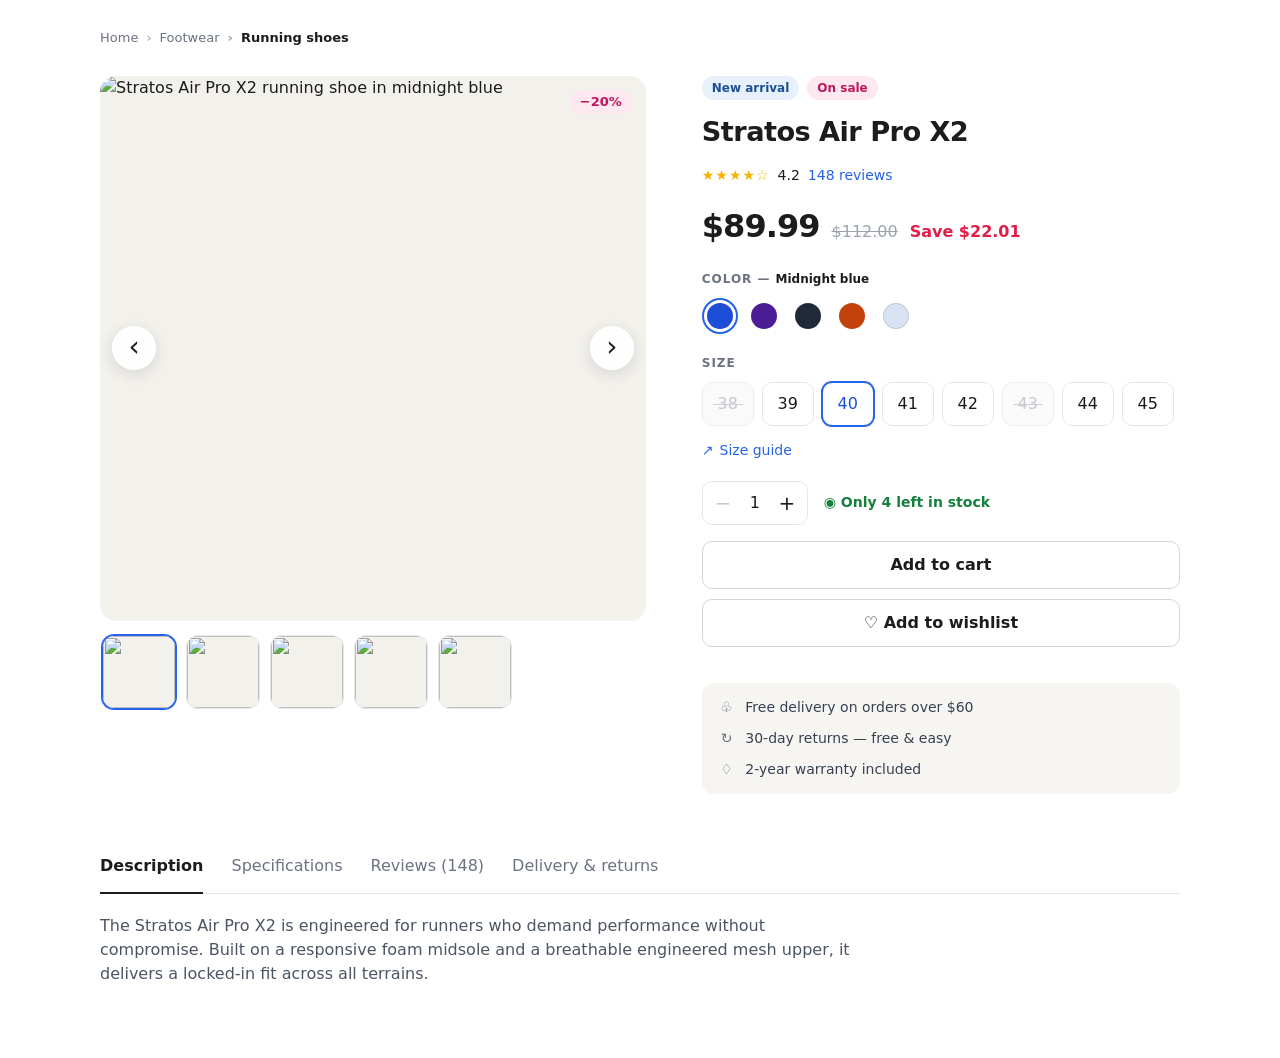
==== index.html @ e756075d "create product section" ====
<!doctype html>
<html lang="en">
<head>
  <meta charset="utf-8">
  <meta name="viewport" content="width=device-width, initial-scale=1">
  <meta name="description" content="Discover the Stratos Air Pro X2 running shoes. Explore available colours, sizes, product details and delivery options.">
  <meta name="robots" content="index, follow">
  <link rel="canonical" href="https://example.com/products/stratos-air-pro-x2">
  <meta property="og:type" content="product">
  <meta property="og:title" content="Stratos Air Pro X2 | Running Shoes">
  <meta property="og:description" content="Discover the Stratos Air Pro X2 running shoes.">
  <meta property="og:image" content="https://images.unsplash.com/photo-1542291026-7eec264c27ff?auto=format&fit=crop&w=1200&q=85">
  <title>Stratos Air Pro X2 | Running Shoes</title>
  <link rel="preconnect" href="https://images.unsplash.com">
  <link rel="stylesheet" href="styles.css">
  <script src="script.js" defer></script>

  <script type="application/ld+json">
  {
    "@context": "https://schema.org/",
    "@type": "Product",
    "name": "Stratos Air Pro X2",
    "description": "Performance running shoes with a responsive foam midsole and breathable engineered mesh upper.",
    "brand": { "@type": "Brand", "name": "Stratos" },
    "image": [
      "https://images.unsplash.com/photo-1542291026-7eec264c27ff?auto=format&fit=crop&w=1200&q=85"
    ],
    "offers": {
      "@type": "Offer",
      "priceCurrency": "USD",
      "price": "89.99",
      "availability": "https://schema.org/InStock",
      "url": "https://example.com/products/stratos-air-pro-x2"
    }
  }
  </script>
</head>

<body>
<main id="main-content" class="page">

  <nav class="breadcrumbs" aria-label="Breadcrumb">
    <ol class="breadcrumbs__list">
      <li class="breadcrumbs__item"><a class="breadcrumbs__link" href="/">Home</a></li>
      <li class="breadcrumbs__item"><a class="breadcrumbs__link" href="/footwear">Footwear</a></li>
      <li class="breadcrumbs__item" aria-current="page">Running shoes</li>
    </ol>
  </nav>

  <section class="product" aria-labelledby="product-title">

    <!-- Product gallery -->
    <div class="product-gallery" data-js="gallery" aria-label="Product image gallery">

      <div
        class="product-gallery__stage"
        id="gallery-stage"
        data-js="gallery-stage"
        tabindex="0"
        aria-label="Product images. Use left and right arrow keys to change image."
      >
        <span class="product-gallery__discount-badge" aria-label="20 percent off">−20%</span>

        <img
          id="main-product-image"
          class="product-gallery__main-image"
          data-js="gallery-image"
          src="https://images.unsplash.com/photo-1542291026-7eec264c27ff?auto=format&fit=crop&w=1200&q=85"
          alt="Stratos Air Pro X2 running shoe in midnight blue"
          width="900"
          height="900"
          fetchpriority="high"
        >

        <button
          class="product-gallery__arrow product-gallery__arrow--prev"
          data-js="gallery-prev"
          type="button"
          aria-label="Show previous product image"
        >
          <span aria-hidden="true">‹</span>
        </button>

        <button
          class="product-gallery__arrow product-gallery__arrow--next"
          data-js="gallery-next"
          type="button"
          aria-label="Show next product image"
        >
          <span aria-hidden="true">›</span>
        </button>
      </div>

      <div
        class="product-gallery__thumbnails"
        data-js="gallery-thumbnails"
        role="group"
        aria-label="Choose product image"
      >
        <button
          class="product-gallery__thumbnail product-gallery__thumbnail--active"
          data-js="gallery-thumbnail"
          type="button"
          data-slide="0"
          aria-label="View image 1 of 5"
          aria-pressed="true"
        >
          <img src="https://images.unsplash.com/photo-1542291026-7eec264c27ff?auto=format&fit=crop&w=180&q=80" alt="" width="90" height="90">
        </button>

        <button
          class="product-gallery__thumbnail"
          data-js="gallery-thumbnail"
          type="button"
          data-slide="1"
          aria-label="View image 2 of 5"
          aria-pressed="false"
        >
          <img src="https://images.unsplash.com/photo-1600185365483-26d7a4cc7519?auto=format&fit=crop&w=180&q=80" alt="" width="90" height="90">
        </button>

        <button
          class="product-gallery__thumbnail"
          data-js="gallery-thumbnail"
          type="button"
          data-slide="2"
          aria-label="View image 3 of 5"
          aria-pressed="false"
        >
          <img src="https://images.unsplash.com/photo-1608231387042-66d1773070a5?auto=format&fit=crop&w=180&q=80" alt="" width="90" height="90">
        </button>

        <button
          class="product-gallery__thumbnail"
          data-js="gallery-thumbnail"
          type="button"
          data-slide="3"
          aria-label="View image 4 of 5"
          aria-pressed="false"
        >
          <img src="https://images.unsplash.com/photo-1495555961986-6d4c1ecb7be3?auto=format&fit=crop&w=180&q=80" alt="" width="90" height="90">
        </button>

        <button
          class="product-gallery__thumbnail"
          data-js="gallery-thumbnail"
          type="button"
          data-slide="4"
          aria-label="View image 5 of 5"
          aria-pressed="false"
        >
          <img src="https://images.unsplash.com/photo-1460353581641-37baddab0fa2?auto=format&fit=crop&w=180&q=80" alt="" width="90" height="90">
        </button>
      </div>

      <p
        class="visually-hidden"
        id="gallery-status"
        data-js="gallery-status"
        aria-live="polite"
        aria-atomic="true"
      >
        Image 1 of 5
      </p>
    </div>

    <!-- Product information -->
    <div class="product-info">

      <div class="product-info__badges" aria-label="Product labels">
        <span class="product-info__badge product-info__badge--new">New arrival</span>
        <span class="product-info__badge product-info__badge--sale">On sale</span>
      </div>

      <h1 class="product-info__title" id="product-title">Stratos Air Pro X2</h1>

      <div class="product-info__rating" aria-label="Rated 4.2 out of 5 based on 148 reviews">
        <span class="product-info__stars" aria-hidden="true">★★★★☆</span>
        <span>4.2</span>
        <a href="#reviews-panel" data-js="reviews-link">148 reviews</a>
      </div>

      <div class="product-info__price">
        <p class="product-info__current-price" aria-label="Current price 89 dollars and 99 cents">$89.99</p>
        <p class="product-info__old-price"><span class="visually-hidden">Previous price:</span> $112.00</p>
        <p class="product-info__saving">Save $22.01</p>
      </div>

      <!-- Color options -->
      <fieldset class="product-options product-options--color">
        <legend class="product-options__legend">
          Color — <span id="selected-color-name" data-js="selected-color-name">Midnight blue</span>
        </legend>

        <div class="product-options__list" data-js="color-options">
          <button
            class="product-options__swatch product-options__swatch--selected"
            data-js="color-swatch"
            type="button"
            data-color="Midnight blue"
            data-image-index="0"
            aria-label="Midnight blue"
            aria-pressed="true"
          >
            <span class="product-options__swatch-color product-options__swatch-color--blue"></span>
          </button>

          <button
            class="product-options__swatch"
            data-js="color-swatch"
            type="button"
            data-color="Deep violet"
            data-image-index="1"
            aria-label="Deep violet"
            aria-pressed="false"
          >
            <span class="product-options__swatch-color product-options__swatch-color--violet"></span>
          </button>

          <button
            class="product-options__swatch"
            data-js="color-swatch"
            type="button"
            data-color="Graphite"
            data-image-index="2"
            aria-label="Graphite"
            aria-pressed="false"
          >
            <span class="product-options__swatch-color product-options__swatch-color--graphite"></span>
          </button>

          <button
            class="product-options__swatch"
            data-js="color-swatch"
            type="button"
            data-color="Burnt orange"
            data-image-index="3"
            aria-label="Burnt orange"
            aria-pressed="false"
          >
            <span class="product-options__swatch-color product-options__swatch-color--orange"></span>
          </button>

          <button
            class="product-options__swatch"
            data-js="color-swatch"
            type="button"
            data-color="Pale blue"
            data-image-index="4"
            aria-label="Pale blue"
            aria-pressed="false"
          >
            <span class="product-options__swatch-color product-options__swatch-color--pale"></span>
          </button>
        </div>
      </fieldset>

      <!-- Size options -->
      <fieldset class="product-options product-options--size">
        <legend class="product-options__legend">Size</legend>

        <div
          class="product-options__list"
          data-js="size-options"
          role="group"
          aria-label="Choose shoe size"
        >
          <button type="button" class="product-options__size product-options__size--unavailable" data-js="size-option" data-size="38" disabled aria-disabled="true">38</button>
          <button type="button" class="product-options__size" data-js="size-option" data-size="39" aria-pressed="false">39</button>
          <button type="button" class="product-options__size product-options__size--selected" data-js="size-option" data-size="40" aria-pressed="true">40</button>
          <button type="button" class="product-options__size" data-js="size-option" data-size="41" aria-pressed="false">41</button>
          <button type="button" class="product-options__size" data-js="size-option" data-size="42" aria-pressed="false">42</button>
          <button type="button" class="product-options__size product-options__size--unavailable" data-js="size-option" data-size="43" disabled aria-disabled="true">43</button>
          <button type="button" class="product-options__size" data-js="size-option" data-size="44" aria-pressed="false">44</button>
          <button type="button" class="product-options__size" data-js="size-option" data-size="45" aria-pressed="false">45</button>
        </div>

        <button
          class="product-options__size-guide text-link"
          id="size-guide-trigger"
          data-js="size-guide-trigger"
          type="button"
        >
          <span aria-hidden="true">↗</span> Size guide
        </button>
      </fieldset>

      <!-- Quantity -->
      <div class="product-purchase">
        <div
          class="product-purchase__quantity"
          data-js="quantity-control"
          aria-label="Quantity selector"
        >
          <button
            type="button"
            class="product-purchase__quantity-button"
            id="quantity-decrease"
            data-js="quantity-decrease"
            aria-label="Decrease quantity"
          >
            −
          </button>

          <output id="quantity-value" data-js="quantity-value" aria-live="polite">1</output>

          <button
            type="button"
            class="product-purchase__quantity-button"
            id="quantity-increase"
            data-js="quantity-increase"
            aria-label="Increase quantity"
          >
            +
          </button>
        </div>

        <p class="product-purchase__stock">
          <span aria-hidden="true">◉</span> Only 4 left in stock
        </p>
      </div>

      <!-- Purchase actions -->
      <div class="product-actions">
        <button
          class="product-actions__button product-actions__button--primary"
          type="button"
          id="add-to-cart"
          data-js="add-to-cart"
        >
          Add to cart
        </button>

        <button
          class="product-actions__button product-actions__button--secondary"
          type="button"
          id="add-to-wishlist"
          data-js="add-to-wishlist"
        >
          <span aria-hidden="true">♡</span> Add to wishlist
        </button>
      </div>

      <p
        class="product-info__feedback"
        id="action-feedback"
        data-js="action-feedback"
        role="status"
        aria-live="polite"
      ></p>

      <ul class="product-benefits" aria-label="Shopping benefits">
        <li class="product-benefits__item"><span aria-hidden="true">♧</span> Free delivery on orders over $60</li>
        <li class="product-benefits__item"><span aria-hidden="true">↻</span> 30-day returns — free &amp; easy</li>
        <li class="product-benefits__item"><span aria-hidden="true">♢</span> 2-year warranty included</li>
      </ul>
    </div>
  </section>

  <!-- Product details and tabs -->
  <section
    class="product-details"
    data-js="product-details-section"
    aria-label="Product information"
  >
    <div
      class="product-details__tabs"
      data-js="product-tabs"
      role="tablist"
      aria-label="Product information tabs"
    >
      <button
        class="product-details__tab product-details__tab--active"
        data-js="product-tab"
        id="description-tab"
        type="button"
        role="tab"
        aria-selected="true"
        aria-controls="description-panel"
        tabindex="0"
      >
        Description
      </button>

      <button
        class="product-details__tab"
        data-js="product-tab"
        id="specifications-tab"
        type="button"
        role="tab"
        aria-selected="false"
        aria-controls="specifications-panel"
        tabindex="-1"
      >
        Specifications
      </button>

      <button
        class="product-details__tab"
        data-js="product-tab"
        id="reviews-tab"
        type="button"
        role="tab"
        aria-selected="false"
        aria-controls="reviews-panel"
        tabindex="-1"
      >
        Reviews (148)
      </button>

      <button
        class="product-details__tab"
        data-js="product-tab"
        id="delivery-tab"
        type="button"
        role="tab"
        aria-selected="false"
        aria-controls="delivery-panel"
        tabindex="-1"
      >
        Delivery &amp; returns
      </button>
    </div>

    <div
      class="product-details__panel"
      id="description-panel"
      data-js="tab-panel"
      data-panel-id="description-panel"
      role="tabpanel"
      aria-labelledby="description-tab"
      tabindex="0"
    >
      <p>The Stratos Air Pro X2 is engineered for runners who demand performance without compromise. Built on a responsive foam midsole and a breathable engineered mesh upper, it delivers a locked-in fit across all terrains.</p>
    </div>

    <div
      class="product-details__panel"
      id="specifications-panel"
      data-js="tab-panel"
      data-panel-id="specifications-panel"
      role="tabpanel"
      aria-labelledby="specifications-tab"
      tabindex="0"
      hidden
    >
      <ul>
        <li>Breathable engineered mesh upper</li>
        <li>Responsive lightweight foam midsole</li>
        <li>Durable rubber outsole</li>
        <li>Designed for road and mixed-terrain running</li>
      </ul>
    </div>

    <div
      class="product-details__panel"
      id="reviews-panel"
      data-js="tab-panel"
      data-panel-id="reviews-panel"
      role="tabpanel"
      aria-labelledby="reviews-tab"
      tabindex="0"
      hidden
    >
      <p>Customer reviews are currently represented by a 4.2 out of 5 average rating from 148 reviews.</p>
    </div>

    <div
      class="product-details__panel"
      id="delivery-panel"
      data-js="tab-panel"
      data-panel-id="delivery-panel"
      role="tabpanel"
      aria-labelledby="delivery-tab"
      tabindex="0"
      hidden
    >
      <p>Free delivery is available on orders over $60. Returns are free within 30 days, subject to the store's returns policy.</p>
    </div>
  </section>
</main>

<!-- Size guide dialog -->
<dialog
  class="size-guide"
  id="size-dialog"
  data-js="size-dialog"
  aria-labelledby="size-dialog-title"
  aria-describedby="size-dialog-description"
>
  <div class="size-guide__header">
    <div class="size-guide__intro">
      <h2
        class="size-guide__title"
        id="size-dialog-title"
        data-js="size-dialog-title"
      >
        Size guide
      </h2>

      <p
        class="size-guide__description"
        id="size-dialog-description"
        data-js="size-dialog-description"
      >
        Find your shoe size using the foot length measurement.
      </p>
    </div>

    <button
      class="size-guide__close"
      type="button"
      id="size-dialog-close"
      data-js="size-dialog-close"
      aria-label="Close size guide"
    >
      ×
    </button>
  </div>

  <div class="size-guide__table-wrapper">
    <table class="size-guide__table">
      <caption class="size-guide__caption">
        Stratos Air Pro X2 size conversion chart
      </caption>

      <thead class="size-guide__table-head">
        <tr>
          <th scope="col">EU</th>
          <th scope="col">UK</th>
          <th scope="col">US</th>
          <th scope="col">Foot length (cm)</th>
        </tr>
      </thead>

      <tbody class="size-guide__table-body">
        <tr data-js="size-row"><th scope="row">38</th><td>5</td><td>6</td><td>24.0</td></tr>
        <tr data-js="size-row"><th scope="row">39</th><td>6</td><td>7</td><td>24.7</td></tr>
        <tr data-js="size-row"><th scope="row">40</th><td>6.5</td><td>7.5</td><td>25.3</td></tr>
        <tr data-js="size-row"><th scope="row">41</th><td>7.5</td><td>8.5</td><td>26.0</td></tr>
        <tr data-js="size-row"><th scope="row">42</th><td>8</td><td>9</td><td>26.7</td></tr>
        <tr data-js="size-row"><th scope="row">43</th><td>9</td><td>10</td><td>27.3</td></tr>
        <tr data-js="size-row"><th scope="row">44</th><td>9.5</td><td>10.5</td><td>28.0</td></tr>
        <tr data-js="size-row"><th scope="row">45</th><td>10.5</td><td>11.5</td><td>28.7</td></tr>
      </tbody>
    </table>
  </div>
</dialog>

</body>
</html>
---- styles.css ----
/* Stratos Air Pro X2 — product detail page */

/* ========================================
   1. Variables and base styles
======================================== */

:root {
  --text: #1c1c1c;
  --muted: #6b7280;
  --subtle: #9ca3af;
  --line: #e6e6e6;
  --line-strong: #d5d5d5;

  --blue: #2563eb;
  --blue-deep: #1d4ed8;
  --blue-soft: #e7f0fb;

  --pink: #be185d;
  --pink-soft: #fde8ef;

  --sale: #e11d48;
  --green: #15803d;

  --canvas: #f3f1ec;
  --card: #f6f5f2;
  --star: #f5b400;
  --page: #ffffff;

  --focus: var(--blue);

  --radius: 12px;
  --shadow: 0 18px 50px rgba(17, 24, 39, 0.16);

  --max: 1080px;

  color-scheme: light;
}

*,
*::before,
*::after {
  box-sizing: border-box;
}

html {
  scroll-behavior: smooth;
}

body {
  margin: 0;
  background: var(--page);
  color: var(--text);
  font-family: system-ui, -apple-system, "Segoe UI", Roboto, Helvetica, Arial, sans-serif;
  font-size: 16px;
  line-height: 1.5;
}

img {
  display: block;
  max-width: 100%;
  height: auto;
}

button,
input {
  font: inherit;
}

button {
  color: inherit;
  cursor: pointer;
}

button:disabled {
  cursor: not-allowed;
}

:focus {
  outline: none;
}

:focus-visible {
  outline: 2px solid var(--focus);
  outline-offset: 3px;
}

[hidden] {
  display: none !important;
}

.visually-hidden {
  position: absolute;
  width: 1px;
  height: 1px;
  padding: 0;
  margin: -1px;
  overflow: hidden;
  clip: rect(0, 0, 0, 0);
  white-space: nowrap;
  border: 0;
}

/* ========================================
   2. Page layout
======================================== */

.page {
  position: relative;
  width: min(var(--max), calc(100% - 32px));
  margin: 0 auto;
  padding: 28px 0 72px;
}

/* ========================================
   3. Breadcrumbs
======================================== */

.breadcrumbs__list {
  display: flex;
  flex-wrap: wrap;
  gap: 8px;
  list-style: none;
  margin: 0 0 28px;
  padding: 0;
  font-size: 13px;
}

.breadcrumbs__item {
  display: inline-flex;
  align-items: center;
  gap: 8px;
  color: var(--muted);
}

.breadcrumbs__item + .breadcrumbs__item::before {
  content: "›";
  color: var(--subtle);
}

.breadcrumbs__link {
  color: var(--muted);
  text-decoration: none;
}

.breadcrumbs__link:hover {
  text-decoration: underline;
}

.breadcrumbs__item[aria-current="page"] {
  color: var(--text);
  font-weight: 650;
}

/* ========================================
   4. Product layout
======================================== */

.product {
  display: grid;
  grid-template-columns: minmax(0, 1fr);
  gap: 28px;
  align-items: start;
}

@media (min-width: 960px) {
  .product {
    grid-template-columns: minmax(0, 1.05fr) minmax(300px, 0.92fr);
    gap: 40px 56px;
  }
}

/* ========================================
   5. Product gallery
======================================== */

.product-gallery {
  min-width: 0;
}

.product-gallery__stage {
  position: relative;
  aspect-ratio: 1;
  border-radius: 16px;
  background: var(--canvas);
  overflow: hidden;
}

.product-gallery__main-image {
  width: 100%;
  height: 100%;
  object-fit: cover;
}

.product-gallery__discount-badge {
  position: absolute;
  top: 14px;
  right: 14px;
  z-index: 2;
  padding: 4px 10px;
  border-radius: 999px;
  background: var(--pink-soft);
  color: var(--pink);
  font-size: 13px;
  font-weight: 650;
  line-height: 1.3;
}

.product-gallery__arrow {
  position: absolute;
  top: 50%;
  z-index: 2;
  transform: translateY(-50%);
  display: grid;
  place-items: center;
  width: 44px;
  height: 44px;
  padding: 0 0 2px;
  border: 1px solid rgba(255, 255, 255, 0.8);
  border-radius: 999px;
  background: rgba(255, 255, 255, 0.92);
  color: var(--text);
  box-shadow: 0 4px 16px rgba(17, 24, 39, 0.12);
  font-size: 28px;
  line-height: 1;
}

.product-gallery__arrow--prev {
  left: 12px;
}

.product-gallery__arrow--next {
  right: 12px;
}

.product-gallery__arrow:hover {
  background: #fff;
}

.product-gallery__thumbnails {
  display: flex;
  gap: 10px;
  max-width: 100%;
  margin-top: 12px;
  padding: 2px 2px 6px;
  overflow-x: auto;
  scroll-snap-type: x proximity;
}

.product-gallery__thumbnail {
  flex: 0 0 auto;
  width: 74px;
  height: 74px;
  padding: 0;
  border: 1px solid var(--line);
  border-radius: 12px;
  background: var(--canvas);
  overflow: hidden;
  scroll-snap-align: start;
}

.product-gallery__thumbnail img {
  width: 100%;
  height: 100%;
  object-fit: cover;
}

.product-gallery__thumbnail:hover {
  border-color: var(--line-strong);
}

.product-gallery__thumbnail--active {
  border-color: var(--blue);
  box-shadow: 0 0 0 1px var(--blue);
}

/* ========================================
   6. Product information
======================================== */

.product-info {
  display: flex;
  flex-direction: column;
  gap: 16px;
  min-width: 0;
}

.product-info__badges {
  display: flex;
  flex-wrap: wrap;
  gap: 8px;
}

.product-info__badge {
  display: inline-flex;
  align-items: center;
  padding: 4px 10px;
  border-radius: 999px;
  font-size: 12px;
  font-weight: 650;
  line-height: 1.4;
}

.product-info__badge--new {
  background: var(--blue-soft);
  color: #1d4f91;
}

.product-info__badge--sale {
  background: var(--pink-soft);
  color: var(--pink);
}

.product-info__title {
  margin: 0;
  font-size: clamp(1.7rem, 2vw, 2rem);
  line-height: 1.2;
  letter-spacing: -0.02em;
}

.product-info__rating {
  display: flex;
  flex-wrap: wrap;
  align-items: center;
  gap: 8px;
  color: var(--text);
  font-size: 14px;
}

.product-info__stars {
  color: var(--star);
  letter-spacing: 1px;
}

.product-info__rating a {
  color: var(--blue);
  text-decoration: none;
}

.product-info__rating a:hover {
  text-decoration: underline;
}

/* ========================================
   7. Product price
======================================== */

.product-info__price {
  display: flex;
  flex-wrap: wrap;
  align-items: baseline;
  gap: 8px 12px;
  margin: 0;
}

.product-info__price p {
  margin: 0;
}

.product-info__current-price {
  font-size: 2rem;
  font-weight: 750;
  letter-spacing: -0.03em;
}

.product-info__old-price {
  color: var(--subtle);
  text-decoration: line-through;
}

.product-info__saving {
  color: var(--sale);
  font-weight: 650;
}

/* ========================================
   8. Product options
======================================== */

.product-options {
  min-width: 0;
  margin: 4px 0 0;
  padding: 0;
  border: 0;
}

.product-options__legend {
  margin-bottom: 10px;
  padding: 0;
  color: var(--muted);
  font-size: 12px;
  font-weight: 700;
  letter-spacing: 0.08em;
  text-transform: uppercase;
}

#selected-color-name {
  color: var(--text);
  font-weight: 650;
  letter-spacing: 0;
  text-transform: none;
}

.product-options__list {
  display: flex;
  flex-wrap: wrap;
  gap: 8px;
}

/* Color swatches */

.product-options__swatch {
  display: grid;
  place-items: center;
  width: 36px;
  height: 36px;
  padding: 3px;
  border: 2px solid transparent;
  border-radius: 50%;
  background: transparent;
}

.product-options__swatch:hover {
  border-color: #d6d6d6;
}

.product-options__swatch--selected {
  border-color: var(--blue);
}

.product-options__swatch-color {
  display: block;
  width: 100%;
  height: 100%;
  border-radius: 50%;
}

.product-options__swatch-color--blue {
  background: #1d4ed8;
}

.product-options__swatch-color--violet {
  background: #4c1d95;
}

.product-options__swatch-color--graphite {
  background: #1f2937;
}

.product-options__swatch-color--orange {
  background: #c2410c;
}

.product-options__swatch-color--pale {
  background: #d7e3f0;
  box-shadow: inset 0 0 0 1px rgba(17, 24, 39, 0.12);
}

/* Size options */

.product-options__size {
  position: relative;
  min-width: 52px;
  height: 44px;
  padding: 0 12px;
  border: 1px solid var(--line);
  border-radius: 10px;
  background: #fff;
  color: var(--text);
}

.product-options__size:hover:not(:disabled) {
  border-color: #b9b9b9;
}

.product-options__size--selected {
  border-color: var(--blue);
  color: var(--blue-deep);
  box-shadow: 0 0 0 1px var(--blue);
}

.product-options__size:disabled {
  border-color: #eee;
  background: #fafafa;
  color: #c5c8ce;
}

.product-options__size:disabled::after {
  position: absolute;
  top: 50%;
  right: 10px;
  left: 10px;
  height: 1px;
  background: #d0d3d8;
  content: "";
}

/* Size guide trigger */

.product-options__size-guide {
  display: inline-flex;
  align-items: center;
  gap: 6px;
  margin-top: 10px;
  padding: 4px 0;
  border: 0;
  background: none;
  color: var(--blue);
  font-size: 14px;
}

.product-options__size-guide:hover {
  text-decoration: underline;
}

/* ========================================
   9. Quantity and stock
======================================== */

.product-purchase {
  display: flex;
  flex-wrap: wrap;
  align-items: center;
  gap: 12px 16px;
}

.product-purchase__quantity {
  display: inline-flex;
  align-items: center;
  border: 1px solid var(--line);
  border-radius: 10px;
  background: #fff;
  overflow: hidden;
}

.product-purchase__quantity-button {
  width: 40px;
  height: 42px;
  border: 0;
  background: #fff;
  font-size: 20px;
  line-height: 1;
}

.product-purchase__quantity-button:hover:not(:disabled) {
  background: #f7f7f7;
}

.product-purchase__quantity-button:disabled {
  color: #c5c8ce;
}

#quantity-value {
  min-width: 1.5rem;
  text-align: center;
  font-variant-numeric: tabular-nums;
}

.product-purchase__stock {
  margin: 0;
  color: var(--green);
  font-size: 14px;
  font-weight: 600;
}

/* ========================================
   10. Purchase actions
======================================== */

.product-actions {
  display: grid;
  gap: 10px;
}

.product-actions__button {
  min-height: 48px;
  border: 1px solid var(--line-strong);
  border-radius: 10px;
  background: #fff;
  font-weight: 650;
}

.product-actions__button--primary:hover,
.product-actions__button--secondary:hover {
  border-color: #111;
  background: #fafafa;
}

.product-actions__button--saved {
  border-color: #f3b4c8;
  background: #fff7fa;
  color: var(--pink);
}

/* Action feedback */

.product-info__feedback {
  min-height: 1.25em;
  margin: -6px 0 0;
  color: #166534;
  font-size: 14px;
}

.product-info__feedback:empty {
  min-height: 0;
  margin: 0;
}

/* ========================================
   11. Product benefits
======================================== */

.product-benefits {
  display: grid;
  gap: 10px;
  margin: 4px 0 0;
  padding: 14px 16px;
  border-radius: 12px;
  background: var(--card);
  list-style: none;
}

.product-benefits__item {
  display: flex;
  align-items: flex-start;
  gap: 10px;
  color: #374151;
  font-size: 14px;
}

.product-benefits__item span {
  flex: 0 0 auto;
  width: 1.25em;
  color: var(--muted);
  text-align: center;
}

/* ========================================
   12. Product details and tabs
======================================== */

.product-details {
  margin-top: 48px;
}

.product-details__tabs {
  display: flex;
  flex-wrap: wrap;
  gap: 4px 28px;
  border-bottom: 1px solid var(--line);
}

.product-details__tab {
  margin: 0 0 -1px;
  padding: 12px 0 14px;
  border: 0;
  border-bottom: 2px solid transparent;
  background: none;
  color: var(--muted);
  white-space: nowrap;
}

.product-details__tab:hover {
  color: var(--text);
}

.product-details__tab--active {
  border-bottom-color: var(--text);
  color: var(--text);
  font-weight: 700;
}

.product-details__panel {
  max-width: 75ch;
  padding-top: 20px;
  color: #4b5563;
}

.product-details__panel p,
.product-details__panel ul {
  margin: 0;
}

.product-details__panel ul {
  display: grid;
  gap: 6px;
  padding-left: 1.2em;
}

/* ========================================
   13. Size guide dialog
======================================== */

.size-guide {
  position: fixed;
  width: min(640px, calc(100vw - 32px));
  max-height: calc(100dvh - 32px);
  margin: auto;
  padding: 0;
  border: none;
  border-radius: 16px;
  background: #fff;
  color: inherit;
  box-shadow: var(--shadow);
  overflow-x: hidden;
  overflow-y: auto;
}

.size-guide::backdrop {
  background: rgba(17, 24, 39, 0.5);
}

.size-guide__header {
  display: flex;
  align-items: flex-start;
  justify-content: space-between;
  gap: 16px;
  padding: 20px 20px 8px 24px;
}

.size-guide__title {
  margin: 0;
  font-size: 1.25rem;
  letter-spacing: -0.02em;
}

.size-guide__description {
  margin: 4px 0 0;
  color: var(--muted);
  font-size: 14px;
}

.size-guide__close {
  flex: 0 0 auto;
  width: 40px;
  height: 40px;
  border: 1px solid var(--line);
  border-radius: 10px;
  background: #fff;
  font-size: 24px;
  line-height: 1;
}

.size-guide__close:hover {
  background: #fafafa;
}

/* Size guide table */

.size-guide__table-wrapper {
  max-width: 100%;
  padding: 8px 24px 24px;
  overflow-x: auto;
}

.size-guide__table {
  width: 100%;
  min-width: 520px;
  border-collapse: collapse;
  font-size: 14px;
}

.size-guide__caption {
  padding: 0 0 12px;
  caption-side: top;
  color: var(--text);
  font-weight: 700;
  text-align: left;
}

.size-guide__table th,
.size-guide__table td {
  padding: 10px 12px;
  border-bottom: 1px solid #eee;
  text-align: left;
}

.size-guide__table-head th {
  background: #fafafa;
  color: var(--muted);
  font-size: 12px;
  letter-spacing: 0.04em;
  text-transform: uppercase;
}

.size-guide__table-body th {
  font-weight: 700;
}

.size-guide__table-row--current th,
.size-guide__table-row--current td {
  background: #eff6ff;
}

/* ========================================
   14. Responsive styles
======================================== */

@media (max-width: 720px) {
  .page {
    width: min(var(--max), calc(100% - 24px));
    padding-top: 16px;
  }

  .product-gallery__arrow {
    width: 40px;
    height: 40px;
  }

  .product-info__current-price {
    font-size: 1.75rem;
  }

  .product-details {
    margin-top: 36px;
  }

  .product-details__tabs {
    gap: 4px 20px;
  }
}

/* ========================================
   15. Reduced motion
======================================== */

@media (prefers-reduced-motion: reduce) {
  html {
    scroll-behavior: auto;
  }

  *,
  *::before,
  *::after {
    scroll-behavior: auto !important;
    animation-duration: 0.01ms !important;
    animation-iteration-count: 1 !important;
    transition-duration: 0.01ms !important;
  }
}
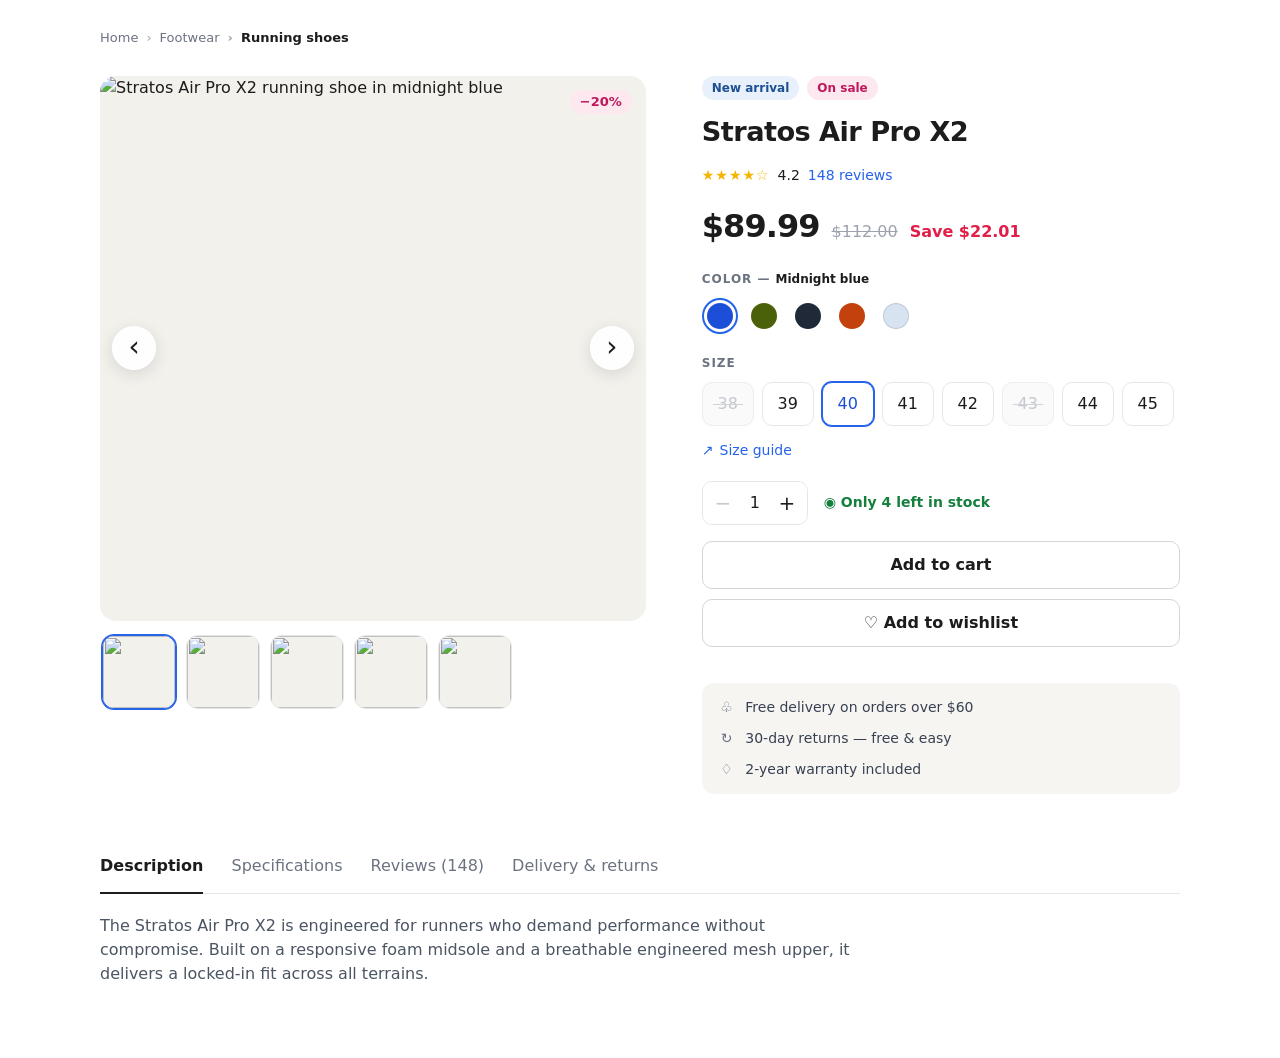
==== commit 7c32cae0: "update gallery images" ====
--- a/index.html
+++ b/index.html
@@ -24,7 +24,7 @@
     "description": "Performance running shoes with a responsive foam midsole and breathable engineered mesh upper.",
     "brand": { "@type": "Brand", "name": "Stratos" },
     "image": [
-      "https://images.unsplash.com/photo-1542291026-7eec264c27ff?auto=format&fit=crop&w=1200&q=85"
+      "https://yesoriginal.com.ua/media/cache/catalog/products/61/2a/9b/90075798-2192805-1600x1684_-jpg-84.webp?auto=format&fit=crop&w=1200&q=85"
     ],
     "offers": {
       "@type": "Offer",
@@ -66,7 +66,7 @@
           id="main-product-image"
           class="product-gallery__main-image"
           data-js="gallery-image"
-          src="https://images.unsplash.com/photo-1542291026-7eec264c27ff?auto=format&fit=crop&w=1200&q=85"
+          src="https://yesoriginal.com.ua/media/cache/catalog/products/61/2a/9b/90075798-2192805-1600x1684_-jpg-84.webp?auto=format&fit=crop&w=1200&q=85"
           alt="Stratos Air Pro X2 running shoe in midnight blue"
           width="900"
           height="900"
@@ -106,7 +106,7 @@
           aria-label="View image 1 of 5"
           aria-pressed="true"
         >
-          <img src="https://images.unsplash.com/photo-1542291026-7eec264c27ff?auto=format&fit=crop&w=180&q=80" alt="" width="90" height="90">
+          <img src="https://yesoriginal.com.ua/media/cache/catalog/products/61/2a/9b/90075798-2192805-1600x1684_-jpg-84.webp?auto=format&fit=crop&w=180&q=80" alt="" width="90" height="90">
         </button>
 
         <button
@@ -117,7 +117,7 @@
           aria-label="View image 2 of 5"
           aria-pressed="false"
         >
-          <img src="https://images.unsplash.com/photo-1600185365483-26d7a4cc7519?auto=format&fit=crop&w=180&q=80" alt="" width="90" height="90">
+          <img src="https://s1.media.intertop.com/load/mp1049279/medium/MAIN.webp?auto=format&fit=crop&w=180&q=80" alt="" width="90" height="90">
         </button>
 
         <button
@@ -128,7 +128,7 @@
           aria-label="View image 3 of 5"
           aria-pressed="false"
         >
-          <img src="https://images.unsplash.com/photo-1608231387042-66d1773070a5?auto=format&fit=crop&w=180&q=80" alt="" width="90" height="90">
+          <img src="https://s1.media.intertop.com/load/mp1049303/medium/MAIN.webp?auto=format&fit=crop&w=180&q=80" alt="" width="90" height="90">
         </button>
 
         <button
@@ -139,7 +139,7 @@
           aria-label="View image 4 of 5"
           aria-pressed="false"
         >
-          <img src="https://images.unsplash.com/photo-1495555961986-6d4c1ecb7be3?auto=format&fit=crop&w=180&q=80" alt="" width="90" height="90">
+          <img src="https://s1.media.intertop.com/load/mp957904/medium/MAIN.webp?auto=format&fit=crop&w=180&q=80" alt="" width="90" height="90">
         </button>
 
         <button
@@ -150,7 +150,7 @@
           aria-label="View image 5 of 5"
           aria-pressed="false"
         >
-          <img src="https://images.unsplash.com/photo-1460353581641-37baddab0fa2?auto=format&fit=crop&w=180&q=80" alt="" width="90" height="90">
+          <img src="https://yesoriginal.com.ua/media/cache/catalog/products/93/49/a3/90247586-3242219-1340x1410_-jpeg-84.webp?auto=format&fit=crop&w=180&q=80" alt="" width="90" height="90">
         </button>
       </div>
 
@@ -210,12 +210,12 @@
             class="product-options__swatch"
             data-js="color-swatch"
             type="button"
-            data-color="Deep violet"
+            data-color="Deep olive"
             data-image-index="1"
-            aria-label="Deep violet"
+            aria-label="Deep olive"
             aria-pressed="false"
           >
-            <span class="product-options__swatch-color product-options__swatch-color--violet"></span>
+            <span class="product-options__swatch-color product-options__swatch-color--olive"></span>
           </button>
 
           <button
--- a/styles.css
+++ b/styles.css
@@ -439,8 +439,8 @@
   background: #1d4ed8;
 }
 
-.product-options__swatch-color--violet {
-  background: #4c1d95;
+.product-options__swatch-color--olive {
+  background: #4b6109;
 }
 
 .product-options__swatch-color--graphite {
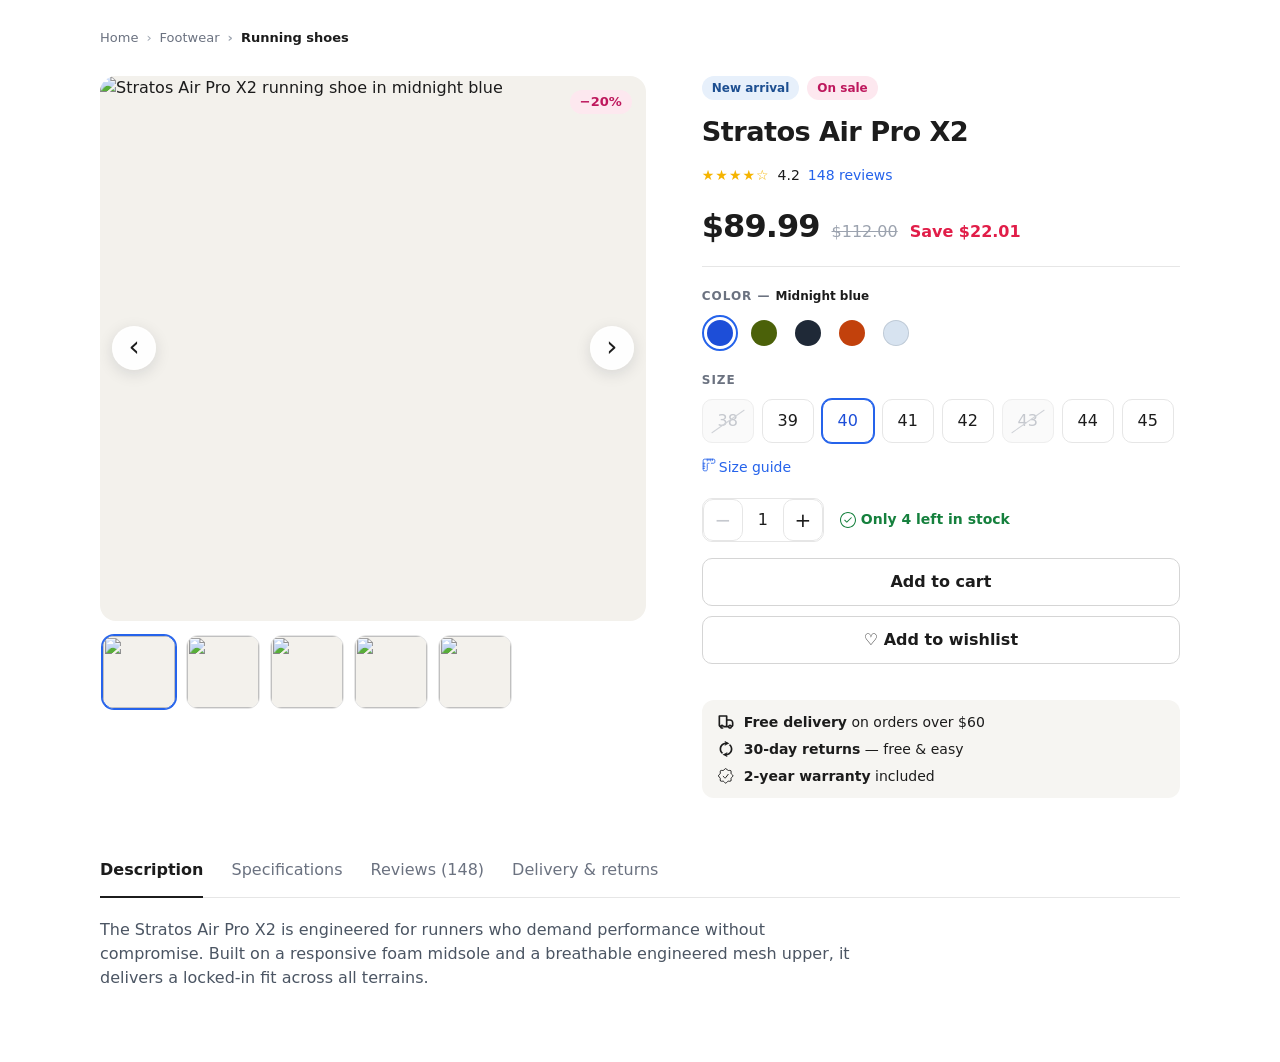
==== commit f9c34799: "fix styles" ====
--- a/index.html
+++ b/index.html
@@ -190,7 +190,7 @@
       <!-- Color options -->
       <fieldset class="product-options product-options--color">
         <legend class="product-options__legend">
-          Color — <span id="selected-color-name" data-js="selected-color-name">Midnight blue</span>
+          Color — <span id="selected-color-name" class="product-options__selected-color-name" data-js="selected-color-name">Midnight blue</span>
         </legend>
 
         <div class="product-options__list" data-js="color-options">
@@ -282,7 +282,9 @@
           data-js="size-guide-trigger"
           type="button"
         >
-          <span aria-hidden="true">↗</span> Size guide
+          <span aria-hidden="true">
+            <svg xmlns="http://www.w3.org/2000/svg" class="product-options__size-guide-icon" fill="none" viewBox="0 0 24 24"><path stroke="#1c274c" stroke-linecap="round" stroke-width="1.5" d="M12 9h-1c-.943 0-1.414 0-1.707.293S9 10.057 9 11v7.5c0 1.404 0 2.107-.337 2.611a2 2 0 0 1-.552.552C7.607 22 6.904 22 5.5 22s-2.107 0-2.611-.337a2 2 0 0 1-.552-.552C2 20.607 2 19.904 2 18.5V6c0-1.886 0-2.828.586-3.414S4.114 2 6 2h12.5c1.404 0 2.107 0 2.611.337a2 2 0 0 1 .552.552C22 3.393 22 4.096 22 5.5s0 2.107-.337 2.611a2 2 0 0 1-.552.552C20.607 9 19.904 9 18.5 9H16M12 2v2m6-2v2M9 2v3m6-3v3M2 12h2m-2 6h2m-2-3h3M2 9h3"/></svg>
+          </span> Size guide
         </button>
       </fieldset>
 
@@ -303,7 +305,7 @@
             −
           </button>
 
-          <output id="quantity-value" data-js="quantity-value" aria-live="polite">1</output>
+          <output id="quantity-value" data-js="quantity-value" aria-live="polite" class="product-purchase__quantity-value">1</output>
 
           <button
             type="button"
@@ -317,8 +319,18 @@
         </div>
 
         <p class="product-purchase__stock">
-          <span aria-hidden="true">◉</span> Only 4 left in stock
-        </p>
+            <svg
+              class="product-purchase__stock-icon"
+              xmlns="http://www.w3.org/2000/svg"
+              viewBox="0 0 400 400"
+              aria-hidden="true"
+              focusable="false"
+            >
+              <path d="M199.996 0C89.713 0 0 89.72 0 200s89.713 200 199.996 200S400 310.28 400 200 310.279 0 199.996 0m0 373.77C104.18 373.77 26.23 295.816 26.23 200S104.179 26.231 199.996 26.231 373.767 104.184 373.767 200c.001 95.816-77.955 173.77-173.771 173.77" />
+              <path d="M272.406 134.526 169.275 237.652l-41.689-41.68c-5.123-5.117-13.422-5.12-18.545.003-5.125 5.125-5.125 13.425 0 18.548l50.963 50.955c2.561 2.558 5.916 3.838 9.271 3.838s6.719-1.28 9.279-3.842c.008-.011.014-.022.027-.035L290.95 153.071c5.125-5.12 5.125-13.426 0-18.546-5.122-5.123-13.427-5.123-18.544.001" />
+            </svg>
+            <span>Only 4 left in stock</span>
+          </p>
       </div>
 
       <!-- Purchase actions -->
@@ -351,9 +363,61 @@
       ></p>
 
       <ul class="product-benefits" aria-label="Shopping benefits">
-        <li class="product-benefits__item"><span aria-hidden="true">♧</span> Free delivery on orders over $60</li>
-        <li class="product-benefits__item"><span aria-hidden="true">↻</span> 30-day returns — free &amp; easy</li>
-        <li class="product-benefits__item"><span aria-hidden="true">♢</span> 2-year warranty included</li>
+        <li class="product-benefits__item">
+          <svg
+            class="product-benefits__icon"
+            xmlns="http://www.w3.org/2000/svg"
+            viewBox="0 0 24 24"
+            aria-hidden="true"
+            focusable="false"
+          >
+            <path
+              d="M2 3V1.75C1.30964 1.75.75 2.30964.75 3L2 3ZM13 3h1.25c0-.69036-.5596-1.25-1.25-1.25V3ZM13 9V7.75c-.3315 0-.6495.1317-.8839.3661-.2344.2345-.3661.5524-.3661.8839H13ZM2 4.25h11v-2.5H2v2.5ZM11.75 3v16h2.5V3h-2.5ZM3.25 17V3H.75v14h2.5ZM13 10.25h5v-2.5h-5v2.5Zm7.75 2.75v4h2.5v-4h-2.5Zm-6.5 6V9h-2.5v10h2.5Zm4.2803.5303a.75.75 0 0 1-1.0606 0l-1.7678 1.7678c1.2692 1.2692 3.327 1.2692 4.5962 0l-1.7678-1.7678Zm-1.0606-1.0606a.75.75 0 0 1 1.0606 0l1.7678-1.7678c-1.2692-1.2692-3.327-1.2692-4.5962 0l1.7678 1.7678ZM6.5303 19.5303a.75.75 0 0 1-1.0606 0l-1.7678 1.7678c1.2692 1.2692 3.327 1.2692 4.5962 0l-1.7678-1.7678Zm-1.0606-1.0606a.75.75 0 0 1 1.0606 0l1.7678-1.7678c-1.2692-1.2692-3.327-1.2692-4.5962 0l1.7678 1.7678ZM18.5303 18.4697c.1467.1467.2197.3364.2197.5303h2.5c0-.8298-.3175-1.6637-.9519-2.2981l-1.7678 1.7678ZM18.75 19c0 .1939-.073.3836-.2197.5303l1.7678 1.7678c.6344-.6344.9519-1.4683.9519-2.2981h-2.5ZM16 17.75h-3v2.5h3v-2.5Zm1.4697 1.7803c-.1467-.1467-.2197-.3364-.2197-.5303h-2.5c0 .8298.3175 1.6637.9519 2.2981l1.7678-1.7678ZM17.25 19c0-.1939.073-.3836.2197-.5303l-1.7678-1.7678c-.6344.6344-.9519 1.4683-.9519 2.2981h2.5ZM5.4697 19.5303c-.1467-.1467-.2197-.3364-.2197-.5303h-2.5c0 .8298.3175 1.6637.9519 2.2981l1.7678-1.7678ZM5.25 19c0-.1939.073-.3836.2197-.5303l-1.7678-1.7678c-.6344.6344-.9519 1.4683-.9519 2.2981h2.5ZM13 17.75H8v2.5h5v-2.5Zm-6.4697.7197c.1467.1467.2197.3364.2197.5303h2.5c0-.8298-.3175-1.6637-.9519-2.2981l-1.7678 1.7678ZM6.75 19c0-.1939.073-.3836.2197-.5303l-1.7678-1.7678c-.6344.6344-.9519 1.4683-.9519 2.2981h2.5ZM20.75 17c0 .4142-.3358.75-.75.75v2.5c1.7949 0 3.25-1.4551 3.25-3.25h-2.5ZM18 10.25c1.5188 0 2.75 1.2312 2.75 2.75h2.5c0-2.8995-2.3505-5.25-5.25-5.25v2.5ZM.75 17c0 1.7949 1.45507 3.25 3.25 3.25v-2.5c-.41421 0-.75-.3358-.75-.75H.75Z"
+              fill="currentColor"
+            />
+          </svg>
+          <span class="product-benefits__icon-text"><b>Free delivery</b> on orders over $60</span>
+        </li>
+      
+        <li class="product-benefits__item">
+          <svg
+            class="product-benefits__icon"
+            xmlns="http://www.w3.org/2000/svg"
+            viewBox="0 0 495.099 495.099"
+            aria-hidden="true"
+            focusable="false"
+          >
+            <path
+              d="M203.82 1.475a4.32 4.32 0 0 0-.328 5.247l28.608 42.45C129.497 57.098 48.389 142.944 48.389 247.546c0 59.917 26.716 113.6 68.714 150.149 3.524-4.587 7.842-8.597 13.274-11.282l34.04-16.833c-38.96-26.623-64.605-71.382-64.605-122.034 0-75.819 57.44-138.424 131.083-146.733l-27.394 40.658a4.306 4.306 0 0 0 .327 5.249 4.31 4.31 0 0 0 5.154 1.028c35.723-17.665 103.131-51.013 135.047-66.803 5.734-2.837 5.722-11.012-.013-13.846C251.808 21.533 268.901 30.062 208.975.446a4.31 4.31 0 0 0-5.155 1.029M446.71 247.546c0-59.758-26.582-113.314-68.403-149.856-3.507 4.494-7.734 8.445-12.957 10.998l-34.415 17.015c38.817 26.649 64.353 71.309 64.353 121.844 0 75.585-57.089 138.005-130.397 146.634l27.335-40.551a4.32 4.32 0 0 0-.326-5.248 4.32 4.32 0 0 0-5.156-1.028c-51.816 25.61-17.87 8.829-141.178 69.776a4.31 4.31 0 0 0-2.401 3.867v.007c0 1.65.929 3.139 2.401 3.858 0 0 95.723 47.322 141.169 69.794a4.32 4.32 0 0 0 5.156-1.028 4.305 4.305 0 0 0 .326-5.249l-28.615-42.475c102.317-8.237 183.108-93.958 183.108-198.358"
+              fill="currentColor"
+            />
+          </svg>
+          <span class="product-benefits__icon-text"><b>30-day returns</b> — free &amp; easy</span>
+        </li>
+      
+        <li class="product-benefits__item">
+          <svg
+            class="product-benefits__icon"
+            xmlns="http://www.w3.org/2000/svg"
+            viewBox="0 0 25 24.5"
+            fill="none"
+            aria-hidden="true"
+            focusable="false"
+          >
+            <path
+              d="M10.46 1.507a2 2 0 0 1 3.084 0l1.2 1.453a2 2 0 0 0 1.735.717l1.878-.182A2 2 0 0 1 20.54 5.68l-.18 1.851a2 2 0 0 0 .722 1.741l1.441 1.181a2 2 0 0 1 0 3.094l-1.44 1.18a2 2 0 0 0-.723 1.742l.18 1.851a2 2 0 0 1-2.183 2.185l-1.878-.182a2 2 0 0 0-1.734.717l-1.2 1.453a2 2 0 0 1-3.084 0l-1.2-1.453a2 2 0 0 0-1.735-.717l-1.878.182a2 2 0 0 1-2.183-2.185l.18-1.851a2 2 0 0 0-.722-1.741l-1.44-1.181a2 2 0 0 1 0-3.094l1.44-1.18a2 2 0 0 0 .723-1.742l-.18-1.851a2 2 0 0 1 2.182-2.185l1.878.182a2 2 0 0 0 1.735-.717z"
+              stroke="currentColor"
+              stroke-width="1.5"
+            />
+            <path
+              d="m8.125 12.773 2.289 2.279a1 1 0 0 0 1.504-.107l3.962-5.262"
+              stroke="currentColor"
+              stroke-width="1.5"
+              stroke-linecap="round"
+            />
+          </svg>
+          <span class="product-benefits__icon-text"><b>2-year warranty</b> included</span>
+        </li>
       </ul>
     </div>
   </section>
--- a/styles.css
+++ b/styles.css
@@ -163,7 +163,7 @@
   align-items: start;
 }
 
-@media (min-width: 960px) {
+@media (min-width: 768px) {
   .product {
     grid-template-columns: minmax(0, 1.05fr) minmax(300px, 0.92fr);
     gap: 40px 56px;
@@ -351,6 +351,8 @@
   align-items: baseline;
   gap: 8px 12px;
   margin: 0;
+  border-bottom: 1px solid var(--line);
+  padding-bottom: 16px;
 }
 
 .product-info__price p {
@@ -394,7 +396,7 @@
   text-transform: uppercase;
 }
 
-#selected-color-name {
+.product-options__selected-color-name {
   color: var(--text);
   font-weight: 650;
   letter-spacing: 0;
@@ -488,8 +490,9 @@
 .product-options__size:disabled::after {
   position: absolute;
   top: 50%;
-  right: 10px;
-  left: 10px;
+  right: 5px;
+  left: 5px;
+  transform: rotate(-35deg);
   height: 1px;
   background: #d0d3d8;
   content: "";
@@ -498,15 +501,25 @@
 /* Size guide trigger */
 
 .product-options__size-guide {
-  display: inline-flex;
-  align-items: center;
-  gap: 6px;
+  display: flex;
+  justify-content: center;
+  align-items: flex-start;
+  gap: 3px;
   margin-top: 10px;
   padding: 4px 0;
   border: 0;
   background: none;
   color: var(--blue);
   font-size: 14px;
+}
+
+.product-options__size-guide-icon {
+  width: 14px;
+  height: 14px;
+}
+
+.product-options__size-guide path {
+  stroke: var(--blue);
 }
 
 .product-options__size-guide:hover {
@@ -536,7 +549,8 @@
 .product-purchase__quantity-button {
   width: 40px;
   height: 42px;
-  border: 0;
+  border: 1px solid var(--line);
+  border-radius: 10px;
   background: #fff;
   font-size: 20px;
   line-height: 1;
@@ -550,8 +564,8 @@
   color: #c5c8ce;
 }
 
-#quantity-value {
-  min-width: 1.5rem;
+.product-purchase__quantity-value {
+  min-width: 2.5rem;
   text-align: center;
   font-variant-numeric: tabular-nums;
 }
@@ -561,6 +575,17 @@
   color: var(--green);
   font-size: 14px;
   font-weight: 600;
+  display: flex;
+  align-items: center;
+  justify-content: center;
+  gap: 5px;
+}
+
+.product-purchase__stock-icon {
+  width: 16px;
+  height: 16px;
+  fill: var(--green);
+  
 }
 
 /* ========================================
@@ -624,15 +649,27 @@
   display: flex;
   align-items: flex-start;
   gap: 10px;
-  color: #374151;
+  color: var(--text);
   font-size: 14px;
 }
 
-.product-benefits__item span {
-  flex: 0 0 auto;
-  width: 1.25em;
-  color: var(--muted);
-  text-align: center;
+.product-benefits__icon {
+  width: 16px;
+  height: 16px;
+}
+
+.product-benefits__icon-text {
+  color: var(--text);
+  font-size: 14px;
+  line-height: 1.2;
+}
+
+.product-benefits__icon--star {
+  fill: var(--text);
+}
+
+.product-benefits__icon--warranty {
+  stroke: var(--text);
 }
 
 /* ========================================
@@ -693,7 +730,7 @@
 
 .size-guide {
   position: fixed;
-  width: min(640px, calc(100vw - 32px));
+  width: min(440px, calc(100vw - 32px));
   max-height: calc(100dvh - 32px);
   margin: auto;
   padding: 0;
@@ -755,7 +792,7 @@
 
 .size-guide__table {
   width: 100%;
-  min-width: 520px;
+  min-width: min-content;
   border-collapse: collapse;
   font-size: 14px;
 }
@@ -838,3 +875,7 @@
     transition-duration: 0.01ms !important;
   }
 }
+
+.disabled-scroll {
+  overflow: hidden;
+}
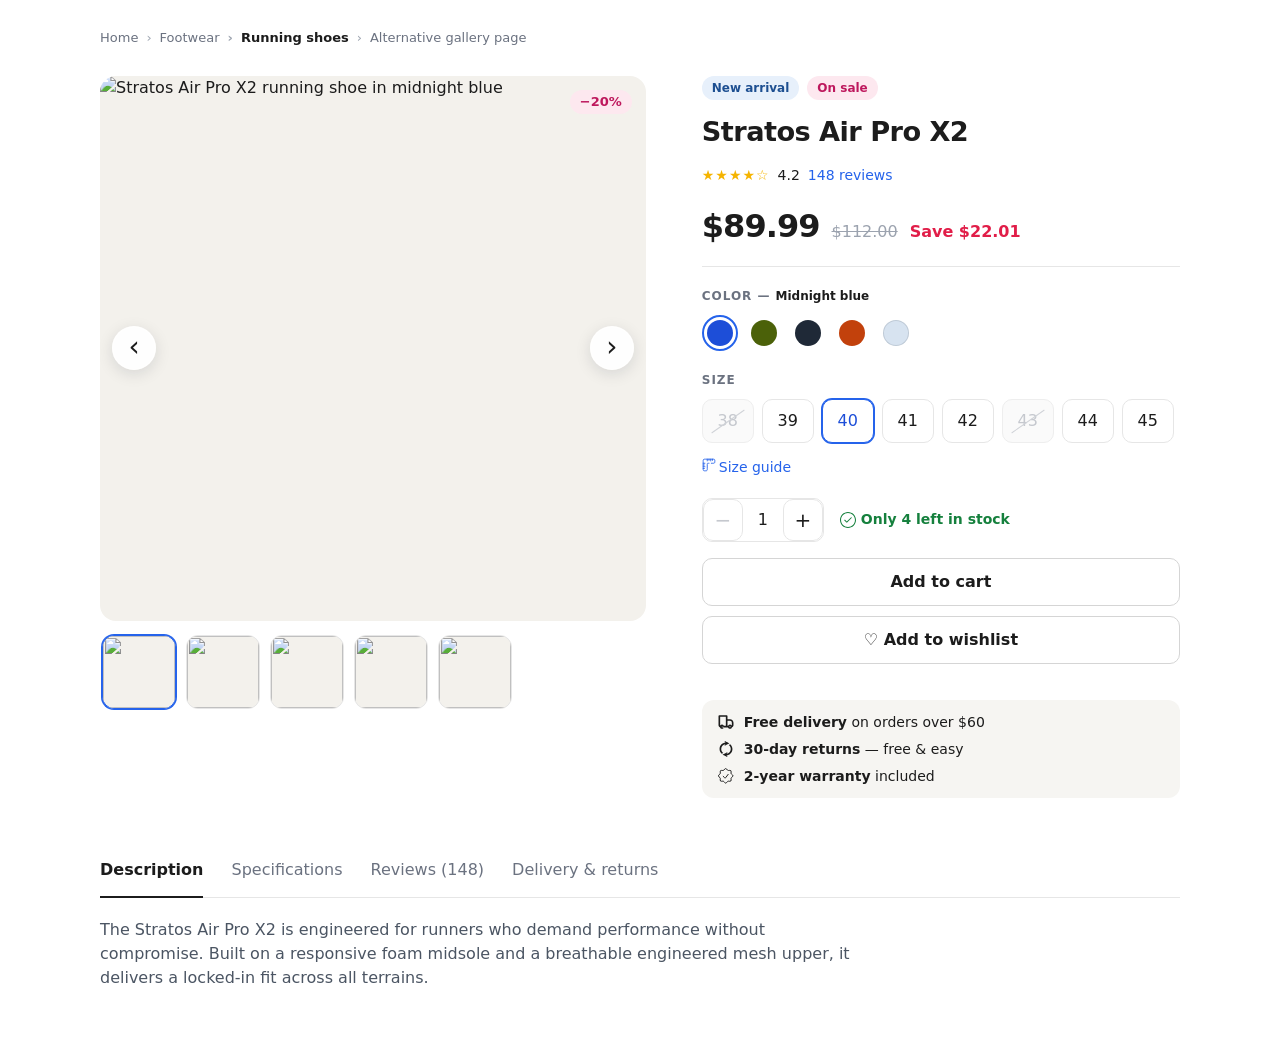
==== commit 890f3d0c: "update breadcrumbs" ====
--- a/index.html
+++ b/index.html
@@ -10,9 +10,9 @@
   <meta property="og:type" content="product">
   <meta property="og:title" content="Stratos Air Pro X2 | Running Shoes">
   <meta property="og:description" content="Discover the Stratos Air Pro X2 running shoes.">
-  <meta property="og:image" content="https://images.unsplash.com/photo-1542291026-7eec264c27ff?auto=format&fit=crop&w=1200&q=85">
+  <meta property="og:image" content="https://yesoriginal.com.ua/media/cache/catalog/products/61/2a/9b/90075798-2192805-1600x1684_-jpg-84.webp?auto=format&fit=crop&w=1200&q=85">
   <title>Stratos Air Pro X2 | Running Shoes</title>
-  <link rel="preconnect" href="https://images.unsplash.com">
+  <!-- <link rel="preconnect" href="https://images.unsplash.com"> -->
   <link rel="stylesheet" href="styles.css">
   <script src="script.js" defer></script>
 
@@ -45,6 +45,14 @@
       <li class="breadcrumbs__item"><a class="breadcrumbs__link" href="/">Home</a></li>
       <li class="breadcrumbs__item"><a class="breadcrumbs__link" href="/footwear">Footwear</a></li>
       <li class="breadcrumbs__item" aria-current="page">Running shoes</li>
+      <li class="breadcrumbs__item">
+        <a
+          class="breadcrumbs__link"
+          href="./alternative-gallery-page.html"
+        >
+          Alternative gallery page
+        </a>
+      </li>
     </ol>
   </nav>
 
